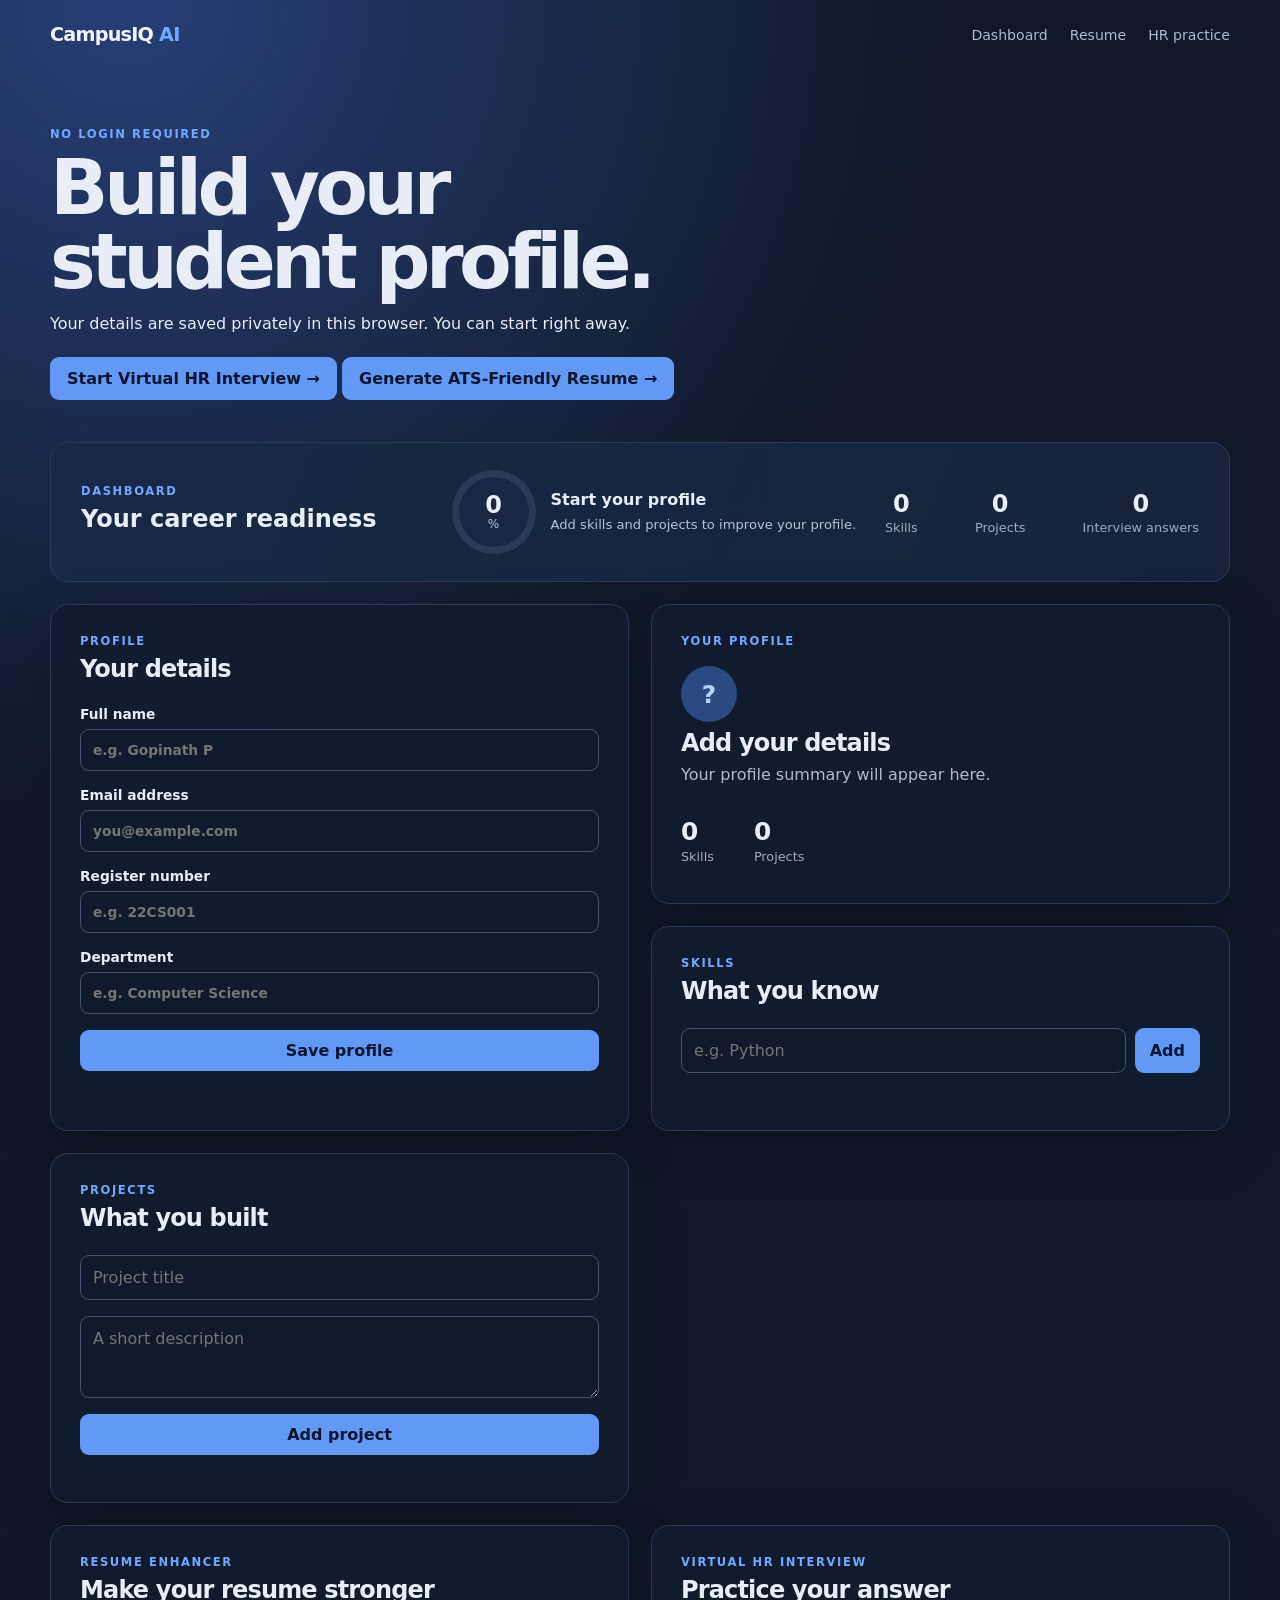
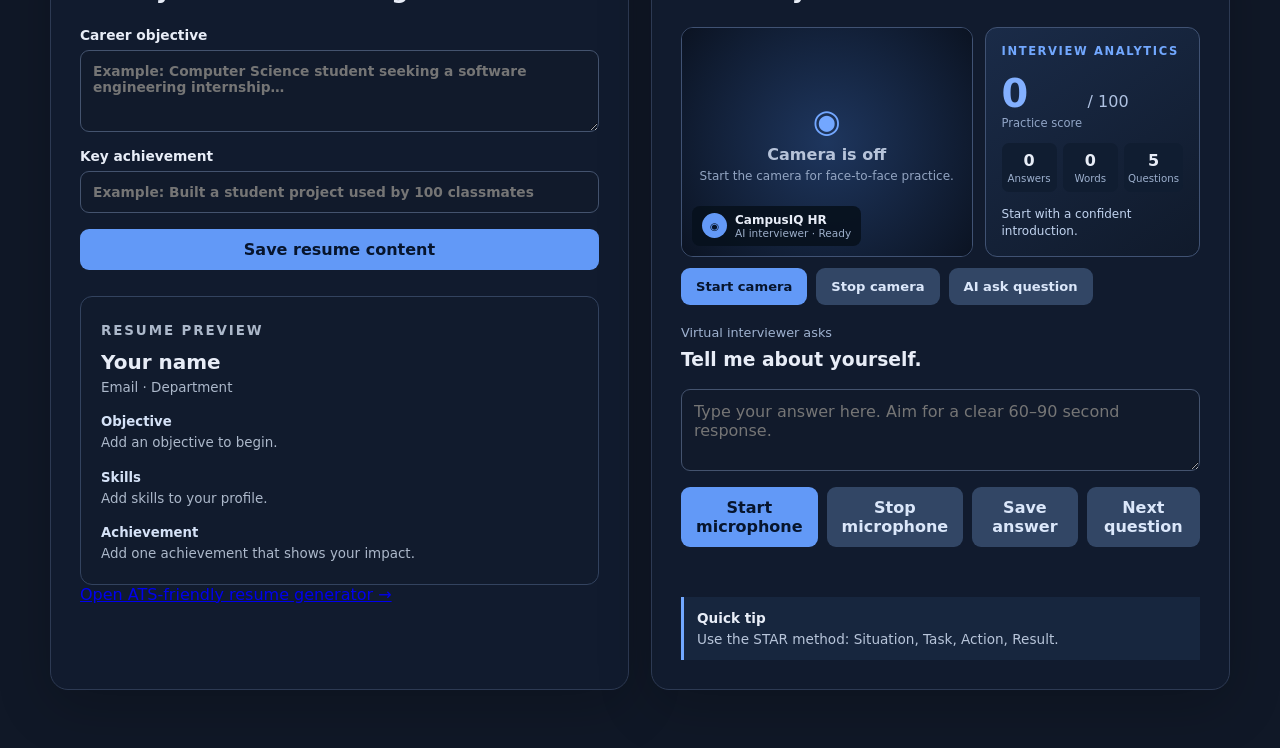
==== frontend/index.html @ 4a598b6c "Initial commit: CampusIQ AI project setup" ====
<!doctype html>
<html lang="en">
  <head>
    <meta charset="UTF-8" />
    <meta name="viewport" content="width=device-width, initial-scale=1.0" />
    <meta name="description" content="CampusIQ AI profile workspace" />
    <title>CampusIQ AI | Profile workspace</title>
    <link rel="stylesheet" href="styles.css" />
    <style>.hr-redirect { display: inline-block; margin-top: 8px; padding: 12px 17px; border-radius: 9px; background: #6299f7; color: #07152d; text-decoration: none; font-weight: 780; }.hr-redirect:hover { background: #82b0ff; }</style>
    <style>
      .video-stage { position: relative; display: grid; place-items: center; min-height: 205px; overflow: hidden; margin-bottom: 11px; border: 1px solid #405273; border-radius: 12px; background: #0b1322; }
      .video-stage video { width: 100%; height: 205px; object-fit: cover; }
      .video-placeholder { position: absolute; inset: 0; display: grid; place-content: center; gap: 5px; text-align: center; color: #b6c3d9; background: radial-gradient(circle, #1e365e, #0b1322); }
      .video-placeholder span { color: #73a7ff; font-size: 2rem; }.video-placeholder small { color: #93a5c2; font-size: .75rem; }
      .interviewer-badge { position: absolute; bottom: 10px; left: 10px; display: flex; align-items: center; gap: 8px; padding: 7px 10px; border-radius: 8px; background: #07111de8; }.interviewer-badge > span { display: grid; place-items: center; width: 25px; height: 25px; border-radius: 50%; background: #6399f7; color: #07152d; font-size: .65rem; font-weight: 800; }.interviewer-badge div { display: grid; }.interviewer-badge strong { font-size: .75rem; }.interviewer-badge small { color: #9dafca; font-size: .66rem; }
      .camera-actions { display: flex; gap: 9px; margin-bottom: 20px; }.camera-actions button { font-size: .82rem; }
      .hr-dashboard { display: grid; grid-template-columns: 1.15fr .85fr; gap: 12px; margin-bottom: 11px; }.hr-dashboard .video-stage { margin: 0; }.hr-insights { padding: 16px; border: 1px solid #405273; border-radius: 12px; background: linear-gradient(145deg, #1a2b48, #101a2b); }.hr-score { display: grid; grid-template-columns: auto auto; align-items: baseline; column-gap: 5px; margin: 13px 0; }.hr-score strong { font-size: 2.4rem; color: #83b0ff; }.hr-score span { color: #afc2e2; }.hr-score small { grid-column: span 2; color: #91a5c6; font-size: .72rem; }.hr-metrics { display: grid; grid-template-columns: repeat(3, 1fr); gap: 6px; }.hr-metrics div { display: grid; gap: 2px; padding: 8px 4px; border-radius: 7px; background: #101d31; text-align: center; }.hr-metrics strong { font-size: 1rem; }.hr-metrics span { color: #9db0ce; font-size: .64rem; }.hr-tip { margin: 14px 0 0; color: #c1d3ef; font-size: .75rem; line-height: 1.4; }
      .ai-face { animation: glow 2s infinite; }.speaking .ai-face { animation: talk .35s infinite alternate; background: #86b1ff; }@keyframes glow { 50% { box-shadow: 0 0 12px #6399f7; } }@keyframes talk { to { transform: scale(1.18); box-shadow: 0 0 18px #8eb8ff; } }
      @media(max-width: 600px) { .hr-dashboard { grid-template-columns: 1fr; } }
    </style>
  </head>
  <body>
    <header class="topbar">
      <a class="brand" href="#top">CampusIQ <span>AI</span></a>
      <nav><a href="#dashboard">Dashboard</a><a href="resume.html">Resume</a><a href="interview.html">HR practice</a></nav>
    </header>
    <main id="top" class="workspace">
      <section class="hero">
        <p class="eyebrow">No login required</p>
        <h1>Build your student profile.</h1>
        <p>Your details are saved privately in this browser. You can start right away.</p>
        <a class="hr-redirect" href="interview.html">Start Virtual HR Interview →</a>
        <a class="hr-redirect" href="resume.html">Generate ATS-Friendly Resume →</a>
      </section>

      <section class="dashboard" id="dashboard" aria-labelledby="dashboard-title">
        <div><p class="eyebrow">Dashboard</p><h2 id="dashboard-title">Your career readiness</h2></div>
        <div class="readiness"><div class="progress-ring"><strong id="readiness-score">0</strong><span>%</span></div><div><h3 id="readiness-label">Start your profile</h3><p id="readiness-copy">Add your details to see your readiness score.</p></div></div>
        <div class="metrics"><div><strong id="metric-skills">0</strong><span>Skills</span></div><div><strong id="metric-projects">0</strong><span>Projects</span></div><div><strong id="metric-answers">0</strong><span>Interview answers</span></div></div>
      </section>

      <section class="grid">
        <article class="panel profile-panel">
          <div class="section-heading"><div><p class="eyebrow">Profile</p><h2>Your details</h2></div></div>
          <form id="profile-form">
            <label>Full name<input id="full-name" required maxlength="100" placeholder="e.g. Gopinath P" /></label>
            <label>Email address<input id="email" type="email" required placeholder="you@example.com" /></label>
            <label>Register number<input id="register-number" required maxlength="20" placeholder="e.g. 22CS001" /></label>
            <label>Department<input id="department" maxlength="100" placeholder="e.g. Computer Science" /></label>
            <button type="submit">Save profile</button>
          </form>
          <p class="message" id="profile-message" role="status"></p>
        </article>

        <article class="panel summary-panel">
          <p class="eyebrow">Your profile</p>
          <div class="avatar" id="avatar">?</div>
          <h2 id="summary-name">Add your details</h2>
          <p id="summary-info">Your profile summary will appear here.</p>
          <div class="stat-row"><div><strong id="skill-count">0</strong><span>Skills</span></div><div><strong id="project-count">0</strong><span>Projects</span></div></div>
        </article>

        <article class="panel collection-panel">
          <div class="section-heading"><div><p class="eyebrow">Skills</p><h2>What you know</h2></div></div>
          <form class="inline-form" id="skill-form">
            <input id="skill-input" required maxlength="60" placeholder="e.g. Python" />
            <button type="submit">Add</button>
          </form>
          <ul class="tag-list" id="skill-list"></ul>
        </article>

        <article class="panel collection-panel">
          <div class="section-heading"><div><p class="eyebrow">Projects</p><h2>What you built</h2></div></div>
          <form class="project-form" id="project-form">
            <input id="project-title" required maxlength="100" placeholder="Project title" />
            <textarea id="project-description" maxlength="300" placeholder="A short description"></textarea>
            <button type="submit">Add project</button>
          </form>
          <ul class="project-list" id="project-list"></ul>
        </article>
      </section>

      <section class="feature-grid">
        <article class="panel resume-builder" id="resume">
          <div class="section-heading"><div><p class="eyebrow">Resume enhancer</p><h2>Make your resume stronger</h2></div></div>
          <form id="resume-form">
            <label>Career objective<textarea id="objective" maxlength="450" placeholder="Example: Computer Science student seeking a software engineering internship…"></textarea></label>
            <label>Key achievement<input id="achievement" maxlength="180" placeholder="Example: Built a student project used by 100 classmates" /></label>
            <button type="submit">Save resume content</button>
          </form>
          <div class="resume-preview"><p class="eyebrow">Resume preview</p><h3 id="resume-name">Your name</h3><p id="resume-contact">Email · Department</p><h4>Objective</h4><p id="resume-objective">Add an objective to begin.</p><h4>Skills</h4><p id="resume-skills">Add skills to your profile.</p><h4>Achievement</h4><p id="resume-achievement">Add one achievement that shows your impact.</p></div>
          <a class="resume-link" href="resume.html">Open ATS-friendly resume generator →</a>
        </article>

        <article class="panel interview" id="interview">
          <div class="section-heading"><div><p class="eyebrow">Virtual HR interview</p><h2>Practice your answer</h2></div></div>
          <div class="hr-dashboard">
          <div class="video-stage">
            <video id="camera-preview" autoplay muted playsinline></video>
            <div class="video-placeholder" id="video-placeholder"><span>◉</span><strong>Camera is off</strong><small>Start the camera for face-to-face practice.</small></div>
            <div class="interviewer-badge" id="ai-character"><span class="ai-face">◉</span><div><strong>CampusIQ HR</strong><small id="ai-status">AI interviewer · Ready</small></div></div>
          </div>
          <div class="hr-insights"><p class="eyebrow">Interview analytics</p><div class="hr-score"><strong id="hr-score">0</strong><span>/ 100</span><small>Practice score</small></div><div class="hr-metrics"><div><strong id="answer-count">0</strong><span>Answers</span></div><div><strong id="word-count">0</strong><span>Words</span></div><div><strong id="question-count">5</strong><span>Questions</span></div></div><p class="hr-tip" id="hr-tip">Start with a confident introduction.</p></div>
          </div>
          <div class="camera-actions"><button id="start-camera" type="button">Start camera</button><button id="stop-camera" class="secondary" type="button" disabled>Stop camera</button><button id="ask-question" class="secondary" type="button">AI ask question</button></div>
          <p class="question-label">Virtual interviewer asks</p>
          <h3 id="interview-question">Tell me about yourself.</h3>
          <textarea id="interview-answer" maxlength="1000" placeholder="Type your answer here. Aim for a clear 60–90 second response."></textarea>
          <div class="interview-actions"><button id="start-mic" type="button">Start microphone</button><button id="stop-mic" class="secondary" type="button" disabled>Stop microphone</button><button id="save-answer" class="secondary" type="button">Save answer</button><button id="next-question" class="secondary" type="button">Next question</button></div>
          <p class="message" id="interview-feedback" role="status"></p>
          <div class="tips"><strong>Quick tip</strong><p>Use the STAR method: Situation, Task, Action, Result.</p></div>
        </article>
      </section>
    </main>
    <script src="app.js"></script>
  </body>
</html>
---- frontend/styles.css ----
:root { font-family: Inter,ui-sans-serif,system-ui,sans-serif; color:#e8edf7; background:#101827 }*{box-sizing:border-box}body{margin:0;min-height:100vh;background:radial-gradient(circle at 10% 0,#263f76 0,transparent 32%),#101827}.topbar{display:flex;justify-content:space-between;align-items:center;width:min(1180px,calc(100% - 40px));margin:auto;padding:23px 0;color:#aebbd1;font-size:.88rem}.brand{color:#f0f5ff;text-decoration:none;font-size:1.2rem;font-weight:850;letter-spacing:-.04em}.brand span,.topbar a:hover{color:#72a8ff}.topbar nav{display:flex;gap:22px}.topbar nav a{color:#aebbd1;text-decoration:none}.workspace{width:min(1180px,calc(100% - 40px));margin:58px auto}.hero{max-width:650px;margin-bottom:42px}.eyebrow{margin:0;color:#72a8ff;font-size:.72rem;font-weight:800;letter-spacing:.14em;text-transform:uppercase}.hero h1{margin:10px 0 14px;font-size:clamp(2.7rem,6vw,5.2rem);line-height:.96;letter-spacing:-.06em}.hero>p:last-child,.readiness p{color:#b7c2d8;font-size:1.05rem;line-height:1.6}.dashboard{display:grid;grid-template-columns:1.1fr 1.3fr 1fr;align-items:center;gap:25px;margin:0 0 22px;padding:27px 30px;border:1px solid #2d3a53;border-radius:18px;background:linear-gradient(110deg,#162946,#17233a)}.dashboard h2{margin:7px 0;font-size:1.5rem}.readiness{display:flex;align-items:center;gap:15px}.progress-ring{--score:0deg;display:grid;place-content:center;width:84px;height:84px;border-radius:50%;background:conic-gradient(#71a6ff var(--score),#2a3b57 0);position:relative}.progress-ring:before{content:"";position:absolute;inset:7px;border-radius:50%;background:#182844}.progress-ring strong,.progress-ring span{z-index:1;text-align:center}.progress-ring strong{font-size:1.5rem;line-height:1}.progress-ring span{font-size:.75rem;color:#b4c8e8}.readiness h3{margin:0;font-size:1rem}.readiness p{margin:5px 0 0;font-size:.82rem}.metrics{display:flex;justify-content:space-between;gap:10px}.metrics div{display:grid;gap:2px;text-align:center}.metrics strong{font-size:1.5rem}.metrics span,.stat-row span{color:#9eabc1;font-size:.8rem}.grid,.feature-grid{display:grid;grid-template-columns:repeat(2,minmax(0,1fr));gap:22px}.feature-grid{margin-top:22px}.panel{padding:29px;border:1px solid #2d3a53;border-radius:18px;background:rgba(18,28,47,.88);box-shadow:0 16px 55px #0003}.section-heading h2,.summary-panel h2{margin:7px 0 23px;font-size:1.5rem;letter-spacing:-.035em}.profile-panel{grid-row:span 2}form{display:grid;gap:16px}label{display:grid;gap:7px;font-size:.86rem;font-weight:680}input,textarea{width:100%;padding:12px;border:1px solid #44536e;border-radius:9px;background:#111a2b;color:inherit;font:inherit}textarea{min-height:82px;resize:vertical}input:focus,textarea:focus{outline:3px solid #4388f955;border-color:#72a8ff}button{padding:11px 15px;border:0;border-radius:9px;background:#6299f7;color:#07152d;cursor:pointer;font:inherit;font-weight:780}button:hover{background:#82b0ff}.secondary{background:#324665;color:#dbe7fa}.secondary:hover{background:#435c83}.message{min-height:1.2em;margin:13px 0 0;color:#8cd7aa;font-size:.88rem}.avatar{display:grid;place-items:center;width:56px;height:56px;margin-top:18px;border-radius:50%;background:#294b82;color:#b8d4ff;font-size:1.55rem;font-weight:800}.summary-panel h2{margin-bottom:8px}.summary-panel>p:not(.eyebrow){min-height:1.4em;margin:0;color:#afbbcf}.stat-row{display:flex;gap:40px;margin-top:29px}.stat-row div{display:grid;gap:3px}.stat-row strong{font-size:1.55rem}.inline-form{display:grid;grid-template-columns:1fr auto;gap:9px}.tag-list,.project-list{display:grid;gap:9px;padding:0;margin:18px 0 0;list-style:none}.tag-list li{display:flex;align-items:center;justify-content:space-between;padding:8px 11px;border-radius:8px;background:#1d2c46;color:#d2def3}.project-list li{display:flex;justify-content:space-between;gap:16px;padding:13px;border:1px solid #33435f;border-radius:9px}.project-list strong{font-size:.94rem}.project-list p,.resume-preview p{margin:4px 0 0;color:#acb8ca;font-size:.84rem;line-height:1.45}.remove{flex:0 0 auto;padding:0;width:27px;height:27px;border-radius:50%;background:#31415b;color:#cfdbef;font-size:1.25rem;line-height:1}.remove:hover{background:#c85a64;color:#fff}.resume-preview{margin-top:26px;padding:20px;border:1px solid #33435f;border-radius:12px;background:#111b2d}.resume-preview h3{margin:9px 0 3px;font-size:1.25rem}.resume-preview h4{margin:17px 0 4px;font-size:.83rem;color:#d5e2f7}.question-label{margin:0;color:#9fb2d0;font-size:.8rem}.interview h3{margin:8px 0 18px;line-height:1.25}.interview-actions{display:flex;gap:9px;margin-top:12px}.tips{margin-top:20px;padding:13px;border-left:3px solid #72a8ff;background:#17263e;font-size:.85rem}.tips p{margin:5px 0 0;color:#b8c5da}@media(max-width:850px){.dashboard{grid-template-columns:1fr 1fr}.metrics{grid-column:span 2;max-width:360px}.grid,.feature-grid{grid-template-columns:1fr}.profile-panel{grid-row:auto}}@media(max-width:500px){.topbar nav{gap:12px;font-size:.78rem}.workspace{margin:35px auto}.dashboard{grid-template-columns:1fr;padding:23px}.metrics{grid-column:auto}.panel{padding:23px}.interview-actions{display:grid}.topbar{padding-top:17px}}
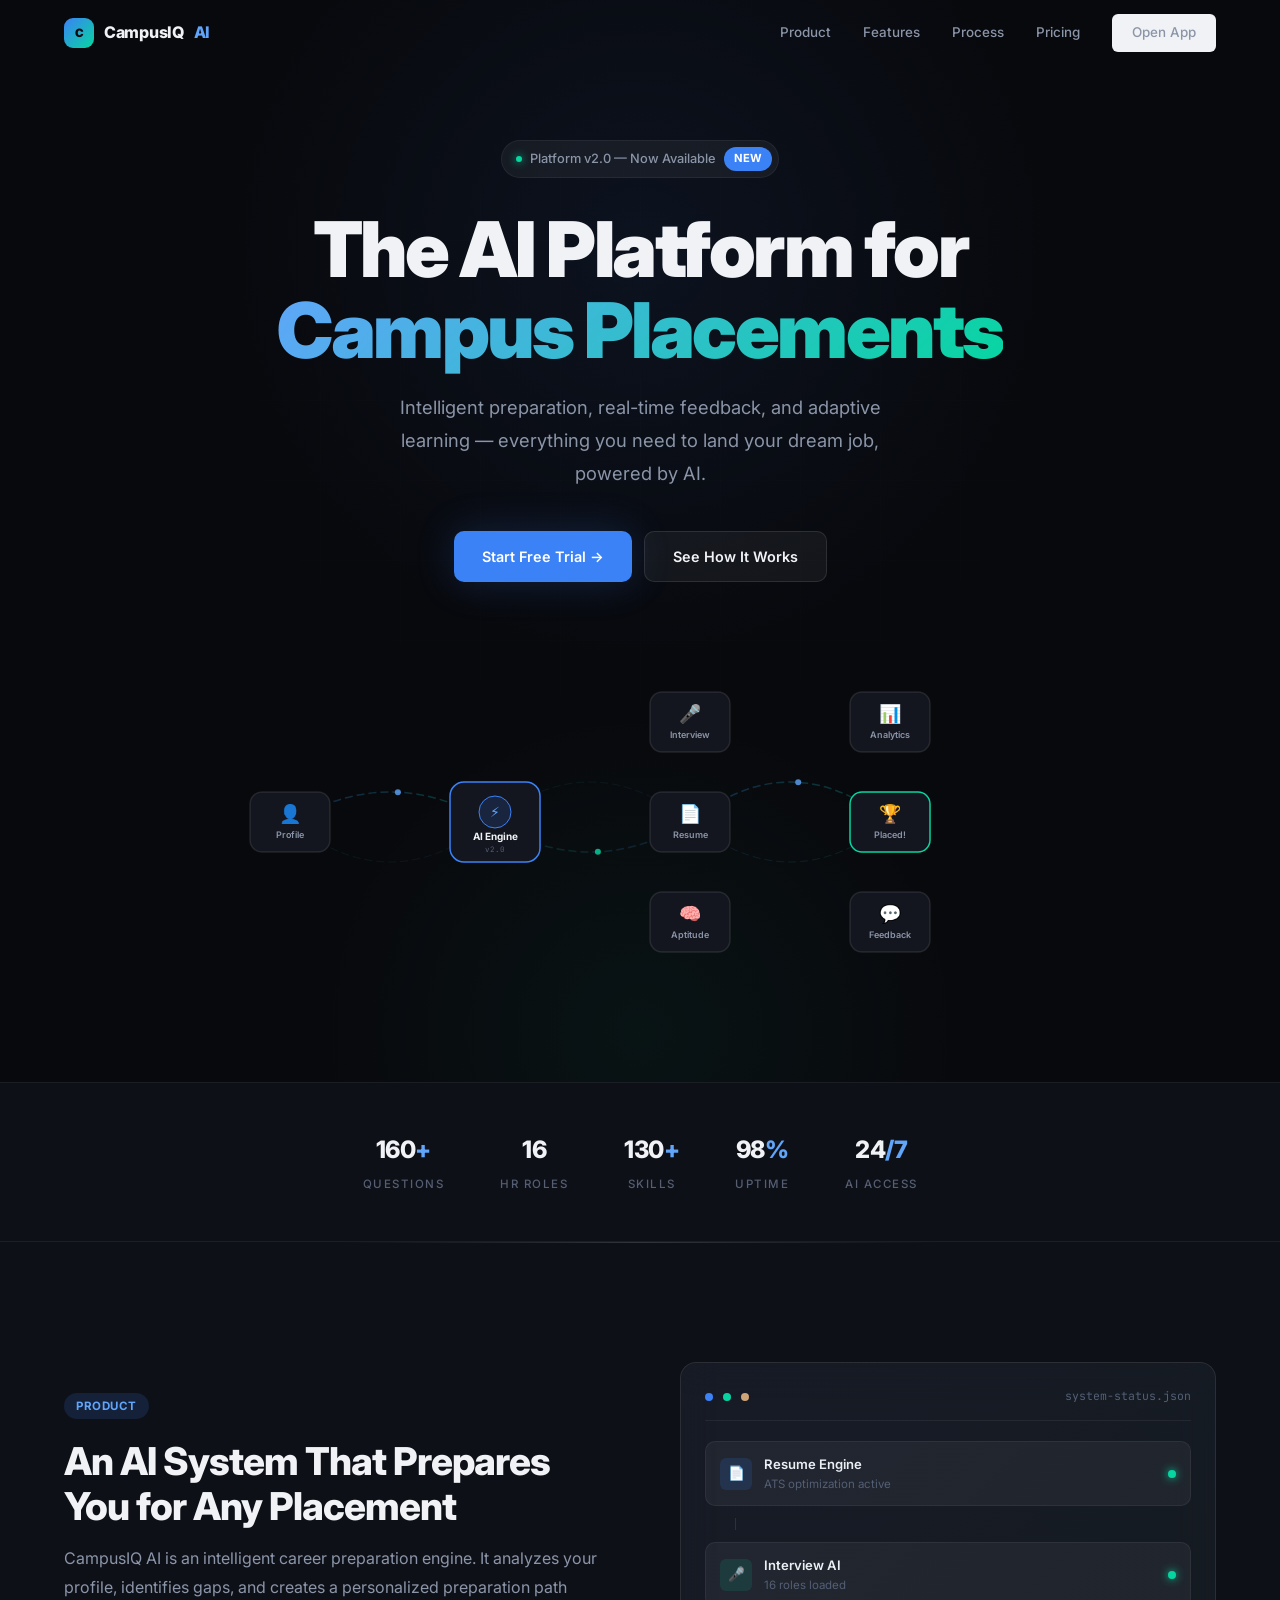
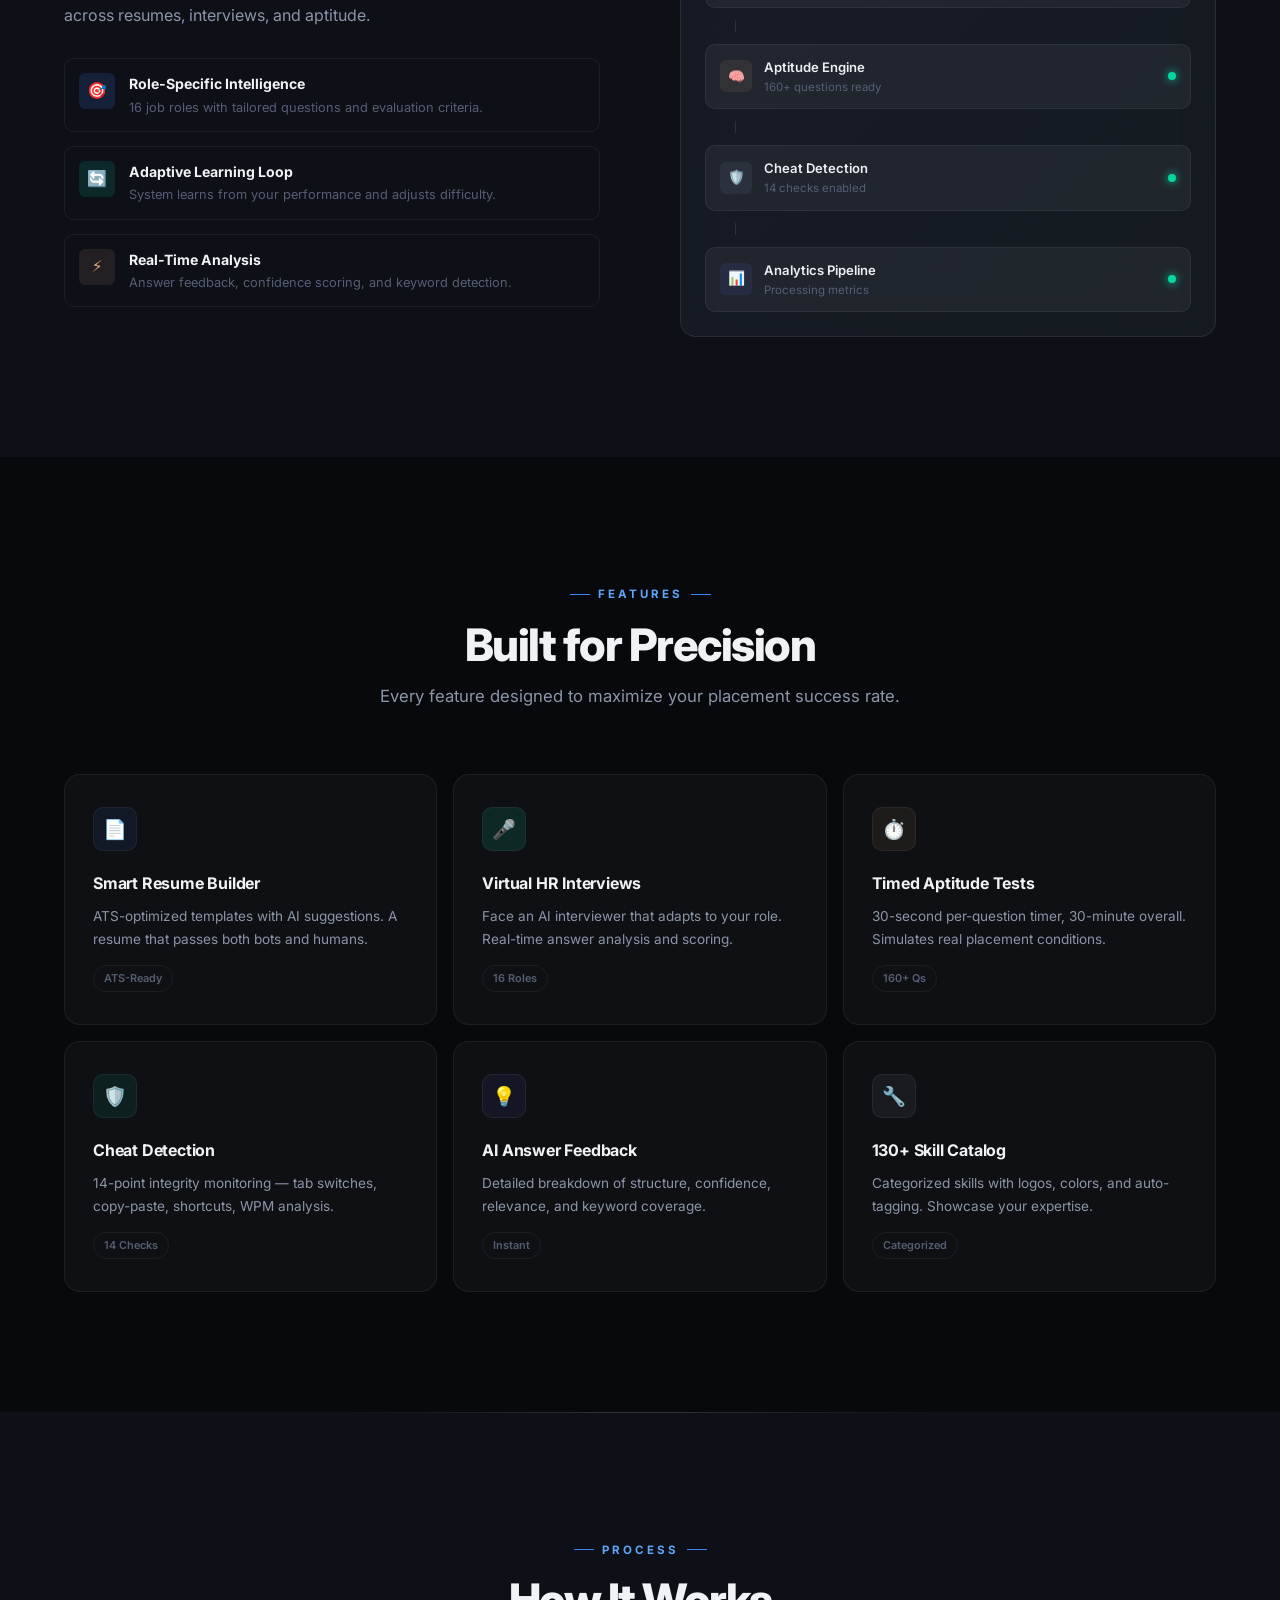
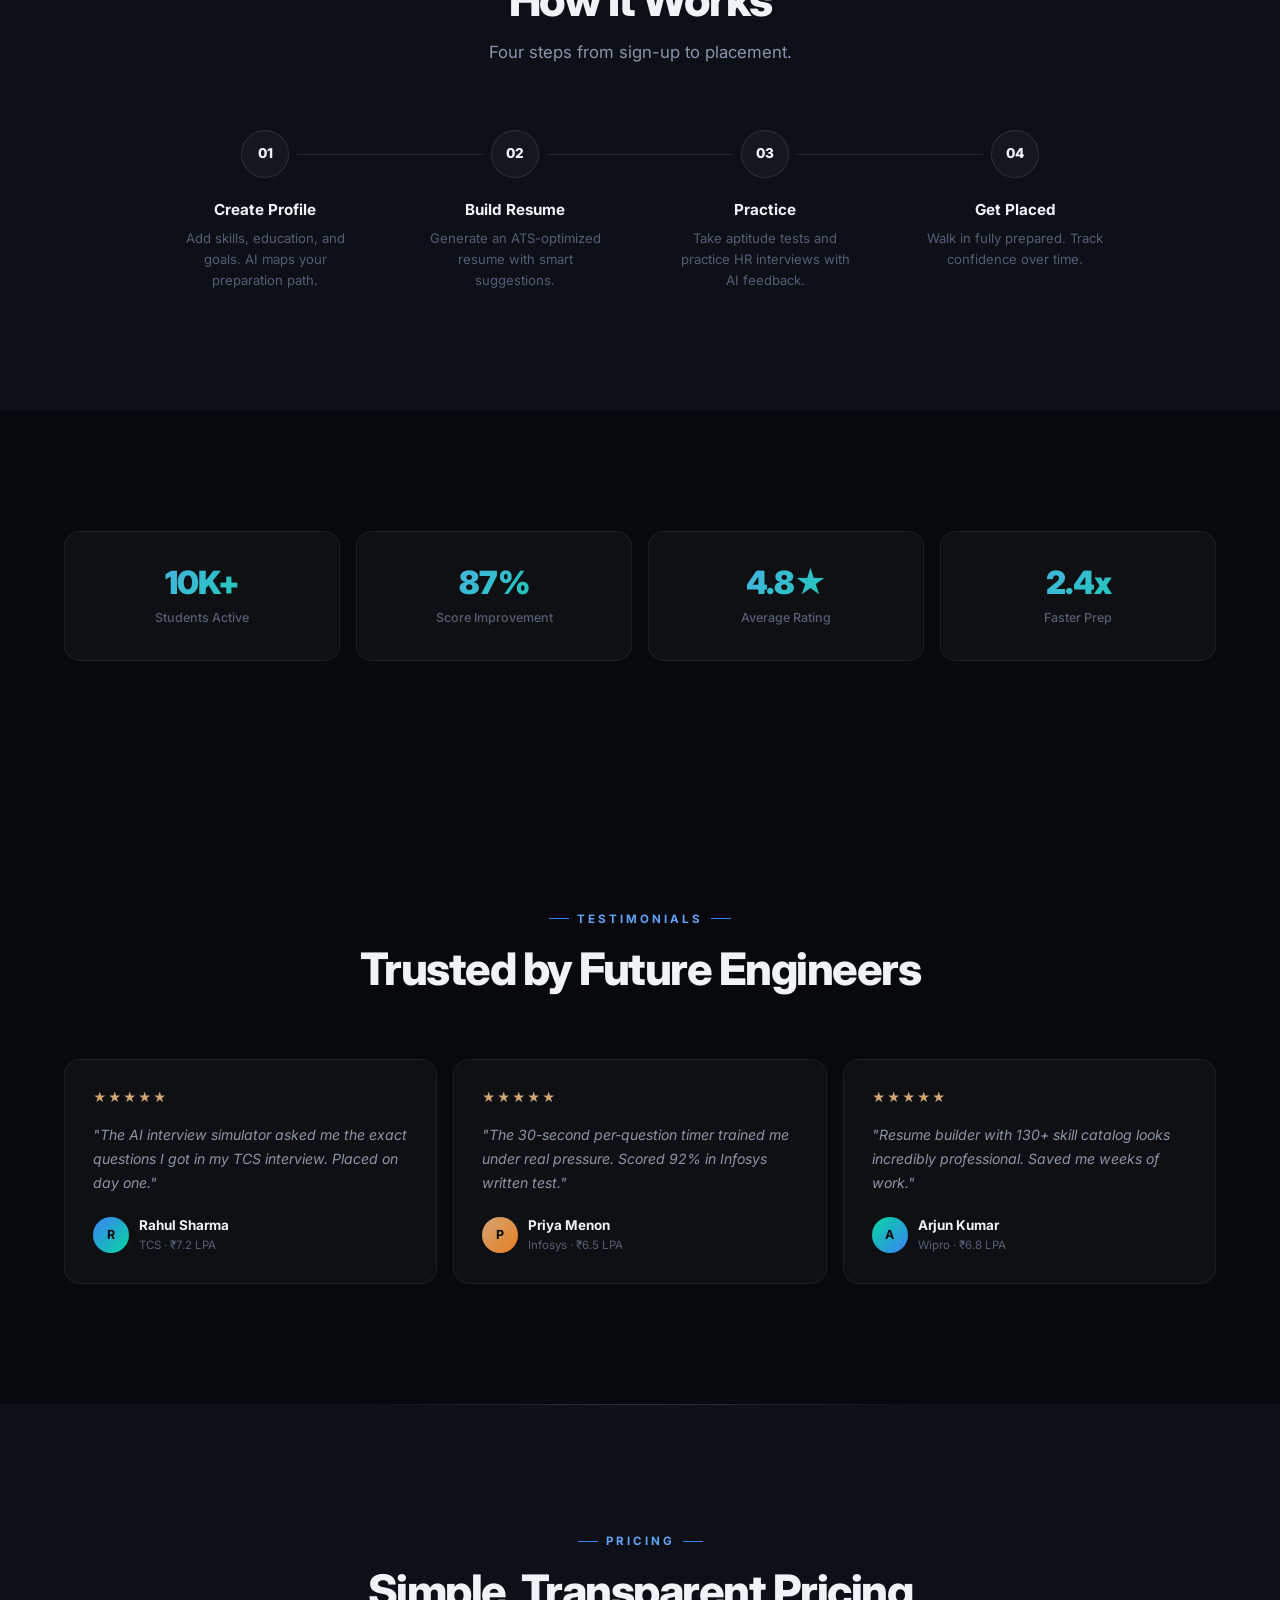
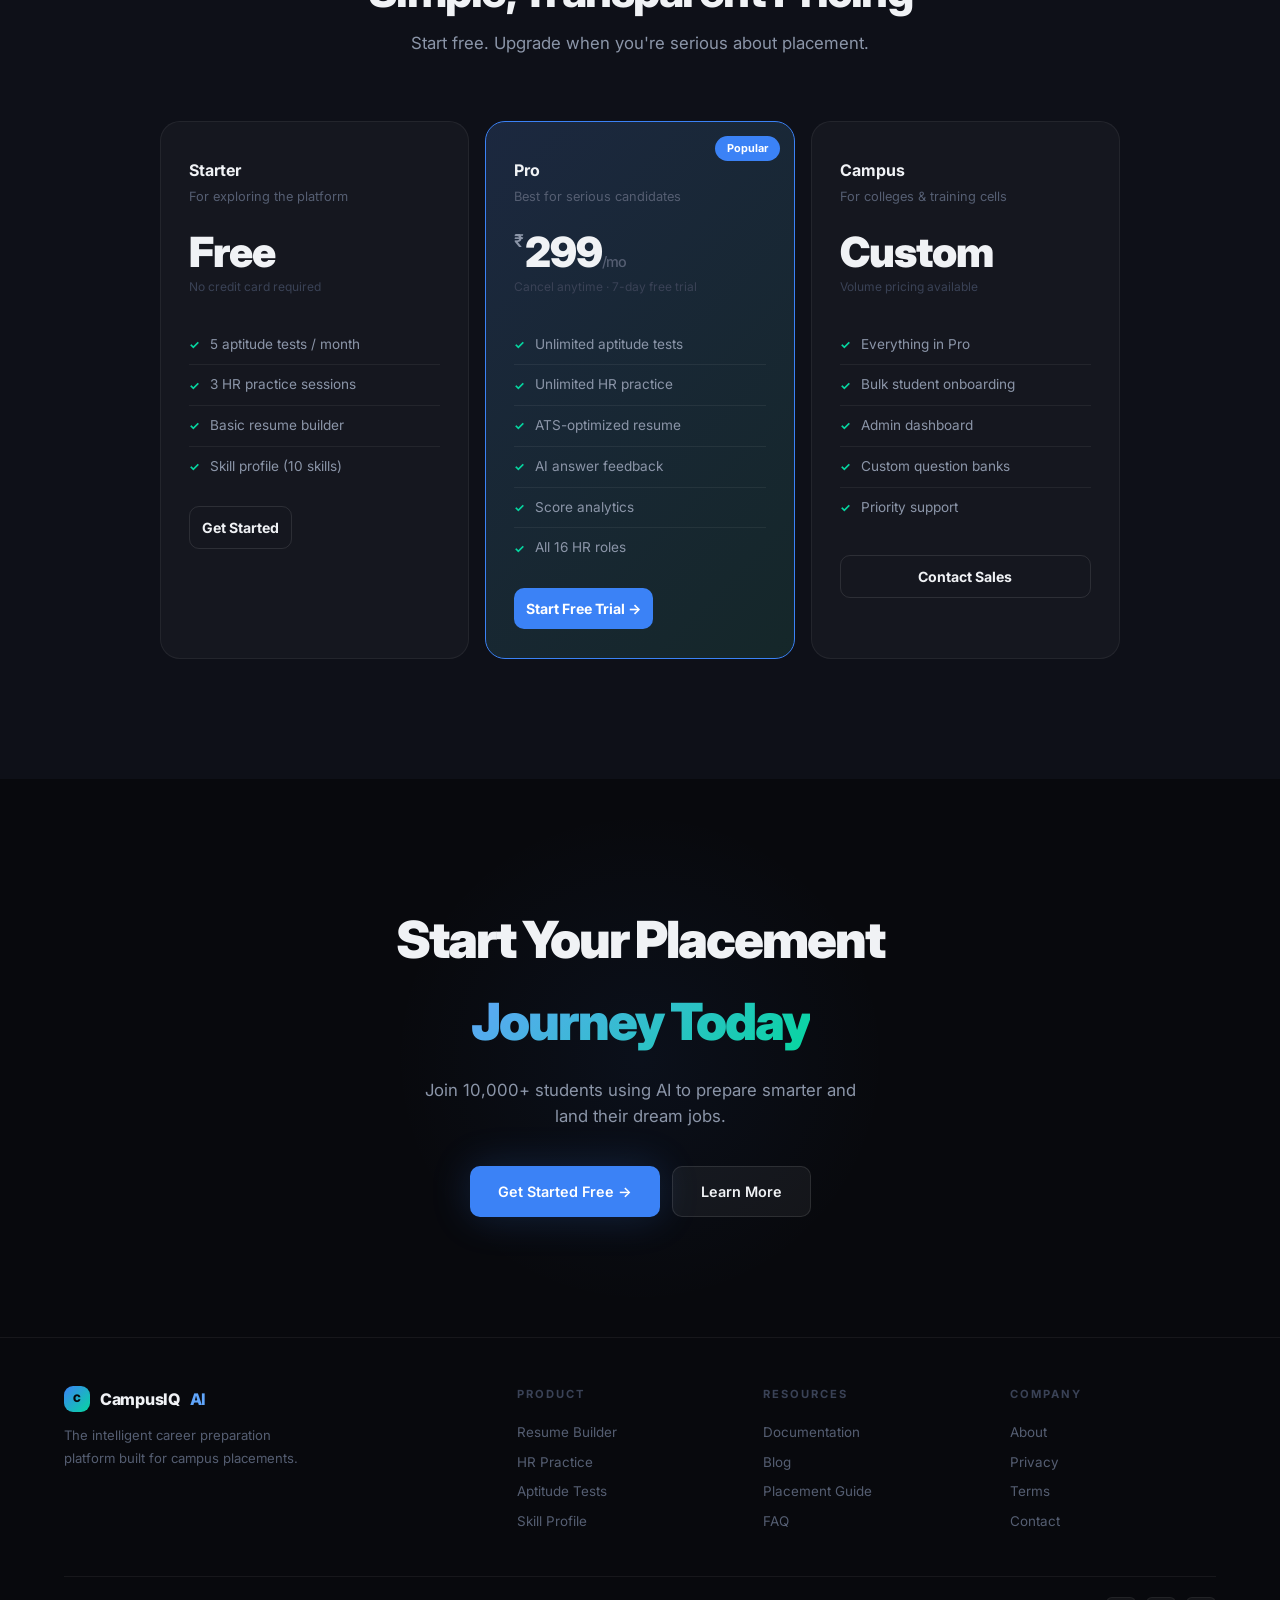
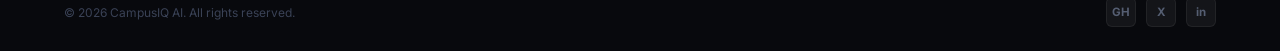
==== commit a697f90c: "feat: complete CampusIQ placement platform with Google OAuth, aptitude, and interview prep" ====
--- a/frontend/index.html
+++ b/frontend/index.html
@@ -1,117 +1,377 @@
-<!doctype html>
+<!DOCTYPE html>
 <html lang="en">
-  <head>
-    <meta charset="UTF-8" />
-    <meta name="viewport" content="width=device-width, initial-scale=1.0" />
-    <meta name="description" content="CampusIQ AI profile workspace" />
-    <title>CampusIQ AI | Profile workspace</title>
-    <link rel="stylesheet" href="styles.css" />
-    <style>.hr-redirect { display: inline-block; margin-top: 8px; padding: 12px 17px; border-radius: 9px; background: #6299f7; color: #07152d; text-decoration: none; font-weight: 780; }.hr-redirect:hover { background: #82b0ff; }</style>
-    <style>
-      .video-stage { position: relative; display: grid; place-items: center; min-height: 205px; overflow: hidden; margin-bottom: 11px; border: 1px solid #405273; border-radius: 12px; background: #0b1322; }
-      .video-stage video { width: 100%; height: 205px; object-fit: cover; }
-      .video-placeholder { position: absolute; inset: 0; display: grid; place-content: center; gap: 5px; text-align: center; color: #b6c3d9; background: radial-gradient(circle, #1e365e, #0b1322); }
-      .video-placeholder span { color: #73a7ff; font-size: 2rem; }.video-placeholder small { color: #93a5c2; font-size: .75rem; }
-      .interviewer-badge { position: absolute; bottom: 10px; left: 10px; display: flex; align-items: center; gap: 8px; padding: 7px 10px; border-radius: 8px; background: #07111de8; }.interviewer-badge > span { display: grid; place-items: center; width: 25px; height: 25px; border-radius: 50%; background: #6399f7; color: #07152d; font-size: .65rem; font-weight: 800; }.interviewer-badge div { display: grid; }.interviewer-badge strong { font-size: .75rem; }.interviewer-badge small { color: #9dafca; font-size: .66rem; }
-      .camera-actions { display: flex; gap: 9px; margin-bottom: 20px; }.camera-actions button { font-size: .82rem; }
-      .hr-dashboard { display: grid; grid-template-columns: 1.15fr .85fr; gap: 12px; margin-bottom: 11px; }.hr-dashboard .video-stage { margin: 0; }.hr-insights { padding: 16px; border: 1px solid #405273; border-radius: 12px; background: linear-gradient(145deg, #1a2b48, #101a2b); }.hr-score { display: grid; grid-template-columns: auto auto; align-items: baseline; column-gap: 5px; margin: 13px 0; }.hr-score strong { font-size: 2.4rem; color: #83b0ff; }.hr-score span { color: #afc2e2; }.hr-score small { grid-column: span 2; color: #91a5c6; font-size: .72rem; }.hr-metrics { display: grid; grid-template-columns: repeat(3, 1fr); gap: 6px; }.hr-metrics div { display: grid; gap: 2px; padding: 8px 4px; border-radius: 7px; background: #101d31; text-align: center; }.hr-metrics strong { font-size: 1rem; }.hr-metrics span { color: #9db0ce; font-size: .64rem; }.hr-tip { margin: 14px 0 0; color: #c1d3ef; font-size: .75rem; line-height: 1.4; }
-      .ai-face { animation: glow 2s infinite; }.speaking .ai-face { animation: talk .35s infinite alternate; background: #86b1ff; }@keyframes glow { 50% { box-shadow: 0 0 12px #6399f7; } }@keyframes talk { to { transform: scale(1.18); box-shadow: 0 0 18px #8eb8ff; } }
-      @media(max-width: 600px) { .hr-dashboard { grid-template-columns: 1fr; } }
-    </style>
-  </head>
-  <body>
-    <header class="topbar">
-      <a class="brand" href="#top">CampusIQ <span>AI</span></a>
-      <nav><a href="#dashboard">Dashboard</a><a href="resume.html">Resume</a><a href="interview.html">HR practice</a></nav>
-    </header>
-    <main id="top" class="workspace">
-      <section class="hero">
-        <p class="eyebrow">No login required</p>
-        <h1>Build your student profile.</h1>
-        <p>Your details are saved privately in this browser. You can start right away.</p>
-        <a class="hr-redirect" href="interview.html">Start Virtual HR Interview →</a>
-        <a class="hr-redirect" href="resume.html">Generate ATS-Friendly Resume →</a>
-      </section>
-
-      <section class="dashboard" id="dashboard" aria-labelledby="dashboard-title">
-        <div><p class="eyebrow">Dashboard</p><h2 id="dashboard-title">Your career readiness</h2></div>
-        <div class="readiness"><div class="progress-ring"><strong id="readiness-score">0</strong><span>%</span></div><div><h3 id="readiness-label">Start your profile</h3><p id="readiness-copy">Add your details to see your readiness score.</p></div></div>
-        <div class="metrics"><div><strong id="metric-skills">0</strong><span>Skills</span></div><div><strong id="metric-projects">0</strong><span>Projects</span></div><div><strong id="metric-answers">0</strong><span>Interview answers</span></div></div>
-      </section>
-
-      <section class="grid">
-        <article class="panel profile-panel">
-          <div class="section-heading"><div><p class="eyebrow">Profile</p><h2>Your details</h2></div></div>
-          <form id="profile-form">
-            <label>Full name<input id="full-name" required maxlength="100" placeholder="e.g. Gopinath P" /></label>
-            <label>Email address<input id="email" type="email" required placeholder="you@example.com" /></label>
-            <label>Register number<input id="register-number" required maxlength="20" placeholder="e.g. 22CS001" /></label>
-            <label>Department<input id="department" maxlength="100" placeholder="e.g. Computer Science" /></label>
-            <button type="submit">Save profile</button>
-          </form>
-          <p class="message" id="profile-message" role="status"></p>
-        </article>
-
-        <article class="panel summary-panel">
-          <p class="eyebrow">Your profile</p>
-          <div class="avatar" id="avatar">?</div>
-          <h2 id="summary-name">Add your details</h2>
-          <p id="summary-info">Your profile summary will appear here.</p>
-          <div class="stat-row"><div><strong id="skill-count">0</strong><span>Skills</span></div><div><strong id="project-count">0</strong><span>Projects</span></div></div>
-        </article>
-
-        <article class="panel collection-panel">
-          <div class="section-heading"><div><p class="eyebrow">Skills</p><h2>What you know</h2></div></div>
-          <form class="inline-form" id="skill-form">
-            <input id="skill-input" required maxlength="60" placeholder="e.g. Python" />
-            <button type="submit">Add</button>
-          </form>
-          <ul class="tag-list" id="skill-list"></ul>
-        </article>
-
-        <article class="panel collection-panel">
-          <div class="section-heading"><div><p class="eyebrow">Projects</p><h2>What you built</h2></div></div>
-          <form class="project-form" id="project-form">
-            <input id="project-title" required maxlength="100" placeholder="Project title" />
-            <textarea id="project-description" maxlength="300" placeholder="A short description"></textarea>
-            <button type="submit">Add project</button>
-          </form>
-          <ul class="project-list" id="project-list"></ul>
-        </article>
-      </section>
-
-      <section class="feature-grid">
-        <article class="panel resume-builder" id="resume">
-          <div class="section-heading"><div><p class="eyebrow">Resume enhancer</p><h2>Make your resume stronger</h2></div></div>
-          <form id="resume-form">
-            <label>Career objective<textarea id="objective" maxlength="450" placeholder="Example: Computer Science student seeking a software engineering internship…"></textarea></label>
-            <label>Key achievement<input id="achievement" maxlength="180" placeholder="Example: Built a student project used by 100 classmates" /></label>
-            <button type="submit">Save resume content</button>
-          </form>
-          <div class="resume-preview"><p class="eyebrow">Resume preview</p><h3 id="resume-name">Your name</h3><p id="resume-contact">Email · Department</p><h4>Objective</h4><p id="resume-objective">Add an objective to begin.</p><h4>Skills</h4><p id="resume-skills">Add skills to your profile.</p><h4>Achievement</h4><p id="resume-achievement">Add one achievement that shows your impact.</p></div>
-          <a class="resume-link" href="resume.html">Open ATS-friendly resume generator →</a>
-        </article>
-
-        <article class="panel interview" id="interview">
-          <div class="section-heading"><div><p class="eyebrow">Virtual HR interview</p><h2>Practice your answer</h2></div></div>
-          <div class="hr-dashboard">
-          <div class="video-stage">
-            <video id="camera-preview" autoplay muted playsinline></video>
-            <div class="video-placeholder" id="video-placeholder"><span>◉</span><strong>Camera is off</strong><small>Start the camera for face-to-face practice.</small></div>
-            <div class="interviewer-badge" id="ai-character"><span class="ai-face">◉</span><div><strong>CampusIQ HR</strong><small id="ai-status">AI interviewer · Ready</small></div></div>
+<head>
+<meta charset="UTF-8"/>
+<meta name="viewport" content="width=device-width,initial-scale=1"/>
+<meta name="description" content="CampusIQ AI - Intelligent Campus Placement Platform"/>
+<title>CampusIQ AI — Intelligent Placement Platform</title>
+<link href="https://fonts.googleapis.com/css2?family=Inter:wght@300;400;500;600;700;800;900&family=JetBrains+Mono:wght@400;500;600&display=swap" rel="stylesheet"/>
+<style>
+:root{
+--bg:#08090d;--bg2:#0e1018;--bg3:#13151f;
+--surface:rgba(255,255,255,.03);--surface2:rgba(255,255,255,.05);--surface3:rgba(255,255,255,.08);
+--border:rgba(255,255,255,.06);--border2:rgba(255,255,255,.1);--border3:rgba(255,255,255,.15);
+--text:#f0f2f5;--text2:#8b95a8;--text3:#555e72;--text4:#3a4256;
+--accent:#3b82f6;--accent2:#60a5fa;--accent-glow:rgba(59,130,246,.15);--accent-glow2:rgba(59,130,246,.08);
+--cyan:#06d6a0;--cyan-glow:rgba(6,214,160,.12);
+--gold:#d4a574;--gold2:#c49a6c;
+--red:#ef4444;--green:#22c55e;
+--indigo:#818cf8;
+--silver:#94a3b8;
+--font:'Inter',system-ui,sans-serif;--mono:'JetBrains Mono',monospace;
+--radius:16px;--radius-sm:10px;--radius-xs:6px;
+}
+*{margin:0;padding:0;box-sizing:border-box}
+html{scroll-behavior:smooth;-webkit-font-smoothing:antialiased}
+body{font-family:var(--font);background:var(--bg);color:var(--text);line-height:1.6;overflow-x:hidden}
+a{text-decoration:none;color:inherit}
+.container{max-width:1200px;margin:0 auto;padding:0 24px}
+
+.nav{position:fixed;top:0;left:0;right:0;z-index:100;padding:14px 0;transition:all .4s}
+.nav::before{content:'';position:inset:0;backdrop-filter:blur(24px);-webkit-backdrop-filter:blur(24px);background:rgba(8,9,13,.6);border-bottom:1px solid var(--border);opacity:0;transition:opacity .4s}
+.nav.solid::before{opacity:1}
+.nav .container{position:relative;z-index:1;display:flex;align-items:center;justify-content:space-between}
+.nav-logo{display:flex;align-items:center;gap:10px;font-weight:800;font-size:1rem;letter-spacing:-.3px}
+.nav-logo .logo-mark{width:30px;height:30px;border-radius:9px;background:linear-gradient(135deg,var(--accent),var(--cyan));display:flex;align-items:center;justify-content:center;font-size:.72rem;font-weight:900;color:var(--bg)}
+.nav-menu{display:flex;gap:32px;align-items:center}
+.nav-menu a{font-size:.84rem;font-weight:500;color:var(--text2);transition:color .2s}
+.nav-menu a:hover{color:var(--text)}
+.nav-cta{padding:8px 20px;border-radius:var(--radius-xs);background:var(--text);color:var(--bg);font-size:.82rem;font-weight:600;border:none;cursor:pointer;transition:all .2s;text-decoration:none;display:inline-block}
+.nav-cta:hover{opacity:.85;transform:translateY(-1px)}
+.nav-ham{display:none;background:none;border:none;color:var(--text);font-size:1.3rem;cursor:pointer}
+
+.hero{min-height:100vh;display:flex;flex-direction:column;align-items:center;justify-content:center;text-align:center;position:relative;padding:140px 24px 80px;overflow:hidden}
+.hero::before{content:'';position:absolute;top:-200px;left:50%;transform:translateX(-50%);width:900px;height:900px;border-radius:50%;background:radial-gradient(circle,rgba(59,130,246,.08),transparent 65%);pointer-events:none}
+.hero::after{content:'';position:absolute;bottom:-300px;left:50%;transform:translateX(-50%);width:700px;height:700px;border-radius:50%;background:radial-gradient(circle,rgba(6,214,160,.05),transparent 65%);pointer-events:none}
+.hero-grid-bg{position:absolute;inset:0;background-image:linear-gradient(rgba(255,255,255,.02) 1px,transparent 1px),linear-gradient(90deg,rgba(255,255,255,.02) 1px,transparent 1px);background-size:80px 80px;opacity:.5;mask-image:radial-gradient(ellipse 60% 50% at 50% 40%,black,transparent);pointer-events:none}
+.hero-content{position:relative;z-index:2}
+.hero-pill{display:inline-flex;align-items:center;gap:8px;padding:6px 6px 6px 14px;border-radius:100px;background:var(--surface2);border:1px solid var(--border);font-size:.8rem;color:var(--text2);margin-bottom:32px;font-weight:500}
+.hero-pill .pill-dot{width:6px;height:6px;border-radius:50%;background:var(--cyan);box-shadow:0 0 8px var(--cyan)}
+.hero-pill .pill-badge{padding:3px 10px;border-radius:100px;background:var(--accent);color:#fff;font-size:.7rem;font-weight:700}
+.hero h1{font-size:clamp(2.6rem,6vw,4.8rem);font-weight:900;line-height:1.05;letter-spacing:-2.5px;margin-bottom:20px;max-width:800px}
+.hero h1 .line-glow{background:linear-gradient(135deg,var(--accent2),var(--cyan));-webkit-background-clip:text;-webkit-text-fill-color:transparent;background-clip:text}
+.hero .hero-desc{font-size:clamp(1rem,1.6vw,1.15rem);color:var(--text2);max-width:540px;margin:0 auto 40px;line-height:1.8;font-weight:400}
+.hero-actions{display:flex;gap:12px;justify-content:center;flex-wrap:wrap}
+.btn{padding:13px 28px;border-radius:var(--radius-sm);font-size:.9rem;font-weight:600;border:none;cursor:pointer;transition:all .25s;display:inline-flex;align-items:center;gap:8px;font-family:var(--font);text-decoration:none}
+.btn-primary{background:var(--accent);color:#fff;box-shadow:0 0 40px rgba(59,130,246,.2)}
+.btn-primary:hover{box-shadow:0 0 60px rgba(59,130,246,.35);transform:translateY(-2px)}
+.btn-ghost{background:var(--surface2);color:var(--text);border:1px solid var(--border2)}
+.btn-ghost:hover{border-color:var(--accent);background:var(--accent-glow2);transform:translateY(-2px)}
+
+.hero-flow{position:relative;z-index:2;margin-top:60px;width:100%;max-width:900px;height:360px}
+.hero-flow svg{width:100%;height:100%}
+
+.banner{padding:48px 0;border-top:1px solid var(--border);border-bottom:1px solid var(--border);background:var(--bg2)}
+.banner .container{display:flex;align-items:center;justify-content:center;gap:56px;flex-wrap:wrap}
+.banner-item{display:flex;flex-direction:column;align-items:center;gap:6px}
+.banner-item .b-val{font-size:1.5rem;font-weight:800;letter-spacing:-.5px}
+.banner-item .b-val .glow{color:var(--accent2)}
+.banner-item .b-lbl{font-size:.72rem;color:var(--text3);font-weight:500;text-transform:uppercase;letter-spacing:1.5px}
+
+.sec{padding:120px 0}
+.sec-head{text-align:center;margin-bottom:64px}
+.sec-label{display:inline-flex;align-items:center;gap:8px;font-size:.72rem;font-weight:700;color:var(--accent2);text-transform:uppercase;letter-spacing:3px;margin-bottom:16px}
+.sec-label::before,.sec-label::after{content:'';width:20px;height:1px;background:var(--accent)}
+.sec-title{font-size:clamp(2rem,4vw,2.8rem);font-weight:800;letter-spacing:-1.5px;line-height:1.15}
+.sec-sub{color:var(--text2);font-size:1.05rem;margin-top:12px;max-width:520px;margin-left:auto;margin-right:auto}
+
+.showcase{background:var(--bg2);position:relative}
+.showcase::before{content:'';position:absolute;top:0;left:50%;transform:translateX(-50%);width:600px;height:1px;background:linear-gradient(90deg,transparent,var(--border3),transparent)}
+.showcase-grid{display:grid;grid-template-columns:1fr 1fr;gap:80px;align-items:center}
+.showcase-text .showcase-tag{display:inline-block;padding:4px 12px;border-radius:100px;background:var(--accent-glow);color:var(--accent2);font-size:.72rem;font-weight:700;margin-bottom:20px;letter-spacing:.5px}
+.showcase-text h2{font-size:clamp(1.8rem,3.5vw,2.4rem);font-weight:800;letter-spacing:-1px;line-height:1.15;margin-bottom:16px}
+.showcase-text>p{color:var(--text2);line-height:1.8;font-size:1rem;margin-bottom:28px}
+.ss-features{display:flex;flex-direction:column;gap:14px}
+.ss-feat{display:flex;gap:14px;padding:14px;border-radius:var(--radius-sm);border:1px solid var(--border);transition:all .3s}
+.ss-feat:hover{border-color:var(--accent);background:var(--accent-glow2)}
+.ss-feat-icon{width:36px;height:36px;border-radius:var(--radius-xs);display:flex;align-items:center;justify-content:center;font-size:1rem;flex-shrink:0}
+.ss-feat h4{font-size:.88rem;font-weight:700;margin-bottom:2px}
+.ss-feat p{font-size:.8rem;color:var(--text3);margin:0;line-height:1.5}
+.showcase-visual{position:relative}
+.ss-node-card{background:var(--surface);border:1px solid var(--border2);border-radius:var(--radius);padding:24px;backdrop-filter:blur(20px);position:relative;overflow:hidden}
+.ss-node-card::before{content:'';position:absolute;inset:0;background:linear-gradient(135deg,rgba(59,130,246,.03),rgba(6,214,160,.02));pointer-events:none}
+.ss-node-header{display:flex;align-items:center;gap:10px;margin-bottom:20px;padding-bottom:14px;border-bottom:1px solid var(--border)}
+.ss-node-dot{width:8px;height:8px;border-radius:50%}
+.ss-node-title{font-size:.72rem;color:var(--text3);font-family:var(--mono);margin-left:auto}
+.ss-nodes{display:flex;flex-direction:column;gap:12px}
+.ss-node{display:flex;align-items:center;gap:12px;padding:12px 14px;background:var(--surface2);border:1px solid var(--border);border-radius:var(--radius-sm);transition:all .3s}
+.ss-node:hover{border-color:var(--accent);transform:translateX(4px)}
+.ss-node .n-icon{width:32px;height:32px;border-radius:var(--radius-xs);display:flex;align-items:center;justify-content:center;font-size:.85rem;flex-shrink:0}
+.ss-node .n-info{flex:1}
+.ss-node .n-name{font-size:.82rem;font-weight:600}
+.ss-node .n-desc{font-size:.72rem;color:var(--text3)}
+.ss-node .n-status{width:8px;height:8px;border-radius:50%;background:var(--cyan);box-shadow:0 0 8px var(--cyan)}
+.ss-connector{width:1px;height:12px;background:var(--border2);margin-left:30px}
+
+.features{position:relative}
+.features-grid{display:grid;grid-template-columns:repeat(3,1fr);gap:16px}
+.feat{background:var(--surface);border:1px solid var(--border);border-radius:var(--radius);padding:32px 28px;transition:all .35s;position:relative;overflow:hidden}
+.feat::before{content:'';position:absolute;top:0;left:0;right:0;height:1px;background:linear-gradient(90deg,transparent,var(--accent),transparent);opacity:0;transition:opacity .35s}
+.feat:hover::before{opacity:1}
+.feat:hover{border-color:var(--border2);transform:translateY(-4px);box-shadow:0 20px 50px rgba(0,0,0,.4)}
+.feat-icon{width:44px;height:44px;border-radius:var(--radius-sm);display:flex;align-items:center;justify-content:center;font-size:1.2rem;margin-bottom:20px;border:1px solid var(--border)}
+.feat h3{font-size:1rem;font-weight:700;margin-bottom:8px;letter-spacing:-.2px}
+.feat p{font-size:.85rem;color:var(--text2);line-height:1.7}
+.feat-tag{display:inline-block;margin-top:14px;padding:4px 10px;border-radius:100px;font-size:.68rem;font-weight:600;border:1px solid var(--border);color:var(--text3)}
+
+.how{background:var(--bg2);position:relative}
+.how::before{content:'';position:absolute;top:0;left:50%;transform:translateX(-50%);width:600px;height:1px;background:linear-gradient(90deg,transparent,var(--border3),transparent)}
+.how-flow{display:flex;align-items:flex-start;gap:0;max-width:1000px;margin:0 auto;position:relative}
+.how-step{flex:1;text-align:center;padding:0 20px;position:relative}
+.how-step-num{width:48px;height:48px;border-radius:50%;display:flex;align-items:center;justify-content:center;font-size:.85rem;font-weight:800;margin:0 auto 20px;background:var(--surface);border:1.5px solid var(--border2);position:relative;z-index:2;transition:all .3s}
+.how-step:hover .how-step-num{border-color:var(--accent);box-shadow:0 0 24px var(--accent-glow)}
+.how-step h3{font-size:.95rem;font-weight:700;margin-bottom:6px}
+.how-step p{font-size:.82rem;color:var(--text3);line-height:1.6;max-width:180px;margin:0 auto}
+.how-line{position:absolute;top:24px;left:calc(50% + 32px);right:calc(-50% + 32px);height:1px;background:var(--border2);z-index:1}
+.how-step:last-child .how-line{display:none}
+
+.metrics .container{display:grid;grid-template-columns:repeat(4,1fr);gap:16px}
+.metric{padding:32px 20px;background:var(--surface);border:1px solid var(--border);border-radius:var(--radius);text-align:center;transition:all .3s}
+.metric:hover{border-color:var(--accent);transform:translateY(-3px);box-shadow:0 12px 40px rgba(0,0,0,.3)}
+.metric .m-val{font-size:2rem;font-weight:900;letter-spacing:-1px;background:linear-gradient(135deg,var(--accent2),var(--cyan));-webkit-background-clip:text;-webkit-text-fill-color:transparent;background-clip:text;line-height:1.2}
+.metric .m-lbl{font-size:.78rem;color:var(--text3);margin-top:6px;font-weight:500}
+
+.testi-grid{display:grid;grid-template-columns:repeat(3,1fr);gap:16px}
+.testi{background:var(--surface);border:1px solid var(--border);border-radius:var(--radius);padding:28px;transition:all .3s;position:relative}
+.testi:hover{border-color:var(--border2);transform:translateY(-3px)}
+.testi-stars{color:var(--gold);font-size:.8rem;margin-bottom:14px;letter-spacing:2px}
+.testi p{font-size:.88rem;color:var(--text2);line-height:1.7;margin-bottom:20px;font-style:italic}
+.testi-author{display:flex;align-items:center;gap:10px}
+.testi-av{width:36px;height:36px;border-radius:50%;display:flex;align-items:center;justify-content:center;font-weight:700;font-size:.78rem;color:var(--bg);flex-shrink:0}
+.testi-name{font-weight:700;font-size:.84rem}
+.testi-role{font-size:.72rem;color:var(--text3)}
+
+.pricing{background:var(--bg2);position:relative}
+.pricing::before{content:'';position:absolute;top:0;left:50%;transform:translateX(-50%);width:600px;height:1px;background:linear-gradient(90deg,transparent,var(--border3),transparent)}
+.pricing-grid{display:grid;grid-template-columns:repeat(3,1fr);gap:16px;max-width:960px;margin:0 auto}
+.p-card{background:var(--surface);border:1px solid var(--border);border-radius:20px;padding:36px 28px;transition:all .35s;position:relative;overflow:hidden}
+.p-card.featured{border-color:var(--accent);transform:scale(1.02)}
+.p-card.featured::after{content:'';position:absolute;inset:-1px;border-radius:20px;background:linear-gradient(135deg,rgba(59,130,246,.15),rgba(6,214,160,.08));z-index:-1}
+.p-card:hover{transform:translateY(-4px);box-shadow:0 20px 60px rgba(0,0,0,.4)}
+.p-card.featured:hover{transform:scale(1.02) translateY(-4px)}
+.p-card .p-badge{position:absolute;top:14px;right:14px;padding:4px 12px;border-radius:100px;background:var(--accent);color:#fff;font-size:.68rem;font-weight:700}
+.p-name{font-size:1rem;font-weight:700;margin-bottom:4px}
+.p-desc{font-size:.8rem;color:var(--text3);margin-bottom:24px}
+.p-val{font-size:2.6rem;font-weight:900;letter-spacing:-1px;margin-bottom:4px;line-height:1}
+.p-val .currency{font-size:1.1rem;font-weight:600;color:var(--text2);vertical-align:top;margin-right:2px}
+.p-period{font-size:.75rem;color:var(--text4);margin-bottom:28px}
+.p-list{list-style:none;margin-bottom:28px}
+.p-list li{padding:9px 0;font-size:.85rem;color:var(--text2);display:flex;align-items:center;gap:10px;border-bottom:1px solid var(--border)}
+.p-list li:last-child{border-bottom:none}
+.p-list .ic{color:var(--cyan);font-size:.75rem;font-weight:700}
+.p-btn{width:100%;padding:12px;border-radius:var(--radius-sm);font-size:.88rem;font-weight:700;cursor:pointer;transition:all .2s;border:none;font-family:var(--font)}
+.p-btn-fill{background:var(--accent);color:#fff}
+.p-btn-fill:hover{box-shadow:0 0 40px rgba(59,130,246,.3);transform:translateY(-1px)}
+.p-btn-ghost{background:transparent;color:var(--text);border:1.5px solid var(--border2)}
+.p-btn-ghost:hover{border-color:var(--accent);background:var(--accent-glow2)}
+
+.final-cta{position:relative;overflow:hidden;text-align:center}
+.final-cta::before{content:'';position:absolute;top:50%;left:50%;transform:translate(-50%,-50%);width:500px;height:500px;border-radius:50%;background:radial-gradient(circle,rgba(59,130,246,.06),transparent 70%);pointer-events:none}
+.final-cta h2{font-size:clamp(2rem,5vw,3.2rem);font-weight:900;letter-spacing:-2px;margin-bottom:14px}
+.final-cta h2 .glow{background:linear-gradient(135deg,var(--accent2),var(--cyan));-webkit-background-clip:text;-webkit-text-fill-color:transparent;background-clip:text}
+.final-cta p{color:var(--text2);font-size:1.05rem;max-width:460px;margin:0 auto 36px}
+
+footer{border-top:1px solid var(--border);background:var(--bg);padding:48px 0 24px}
+.footer-top{display:grid;grid-template-columns:2fr 1fr 1fr 1fr;gap:40px;margin-bottom:40px}
+.footer-brand p{color:var(--text3);font-size:.82rem;line-height:1.7;margin-top:12px;max-width:260px}
+.footer-col h5{font-size:.7rem;font-weight:700;color:var(--text4);text-transform:uppercase;letter-spacing:2px;margin-bottom:14px}
+.footer-col a{display:block;font-size:.84rem;color:var(--text3);padding:4px 0;transition:color .2s}
+.footer-col a:hover{color:var(--accent2)}
+.footer-bot{border-top:1px solid var(--border);padding-top:20px;display:flex;justify-content:space-between;align-items:center}
+.footer-bot p{font-size:.75rem;color:var(--text4)}
+.footer-social{display:flex;gap:10px}
+.footer-social a{width:30px;height:30px;border-radius:var(--radius-xs);background:var(--surface2);border:1px solid var(--border);display:flex;align-items:center;justify-content:center;font-size:.72rem;color:var(--text3);transition:all .2s;font-weight:700}
+.footer-social a:hover{border-color:var(--accent);color:var(--accent2);background:var(--accent-glow2)}
+
+.rv{opacity:0;transform:translateY(32px);transition:all .6s cubic-bezier(.16,1,.3,1)}
+.rv.vis{opacity:1;transform:translateY(0)}
+.rv-d1{transition-delay:.08s}.rv-d2{transition-delay:.16s}.rv-d3{transition-delay:.24s}.rv-d4{transition-delay:.32s}
+
+@keyframes flowPulse{0%{stroke-dashoffset:200}100%{stroke-dashoffset:0}}
+.flow-line{stroke-dasharray:8 4;animation:flowPulse 8s linear infinite}
+.flow-node{transition:transform .3s}
+.flow-node:hover{transform:scale(1.06)}
+
+@media(max-width:1024px){.showcase-grid{grid-template-columns:1fr;gap:48px}.features-grid{grid-template-columns:repeat(2,1fr)}.pricing-grid{grid-template-columns:1fr;max-width:380px}.footer-top{grid-template-columns:1fr 1fr}}
+@media(max-width:768px){.nav-menu{display:none}.nav-ham{display:block}.hero h1{letter-spacing:-1.5px}.hero-flow{height:240px;margin-top:40px}.features-grid,.testi-grid{grid-template-columns:1fr}.metrics .container{grid-template-columns:repeat(2,1fr)}.how-flow{flex-direction:column;gap:24px}.how-line{display:none}.how-step{text-align:left;display:flex;gap:16px;align-items:flex-start}.how-step-num{margin:0;flex-shrink:0}.footer-top{grid-template-columns:1fr}.footer-bot{flex-direction:column;gap:14px;text-align:center}.banner .container{gap:28px}}
+</style>
+</head>
+<body>
+
+<nav class="nav" id="nav">
+  <div class="container">
+    <a class="nav-logo" href="#"><div class="logo-mark">C</div>CampusIQ <span style="color:var(--accent2)">AI</span></a>
+    <div class="nav-menu">
+      <a href="#product">Product</a>
+      <a href="#features">Features</a>
+      <a href="#how">Process</a>
+      <a href="#pricing">Pricing</a>
+      <a class="nav-cta" href="dashboard.html">Open App</a>
+    </div>
+    <button class="nav-ham" onclick="this.previousElementSibling.style.display=this.previousElementSibling.style.display==='flex'?'none':'flex'">☰</button>
+  </div>
+</nav>
+
+<section class="hero">
+  <div class="hero-grid-bg"></div>
+  <div class="hero-content">
+    <div class="hero-pill"><span class="pill-dot"></span>Platform v2.0 — Now Available<span class="pill-badge">NEW</span></div>
+    <h1>The AI Platform for<br><span class="line-glow">Campus Placements</span></h1>
+    <p class="hero-desc">Intelligent preparation, real-time feedback, and adaptive learning — everything you need to land your dream job, powered by AI.</p>
+    <div class="hero-actions">
+      <a class="btn btn-primary" href="dashboard.html">Start Free Trial →</a>
+      <a class="btn btn-ghost" href="#product">See How It Works</a>
+    </div>
+  </div>
+  <div class="hero-flow">
+    <svg viewBox="0 0 900 360" fill="none">
+      <defs><linearGradient id="g1" x1="0%" y1="0%" x2="100%" y2="0%"><stop offset="0%" stop-color="var(--accent)" stop-opacity=".6"/><stop offset="100%" stop-color="var(--cyan)" stop-opacity=".6"/></linearGradient><linearGradient id="g2" x1="0%" y1="0%" x2="100%" y2="0%"><stop offset="0%" stop-color="var(--cyan)" stop-opacity=".4"/><stop offset="100%" stop-color="var(--accent)" stop-opacity=".4"/></linearGradient></defs>
+      <path d="M100 180 Q200 120 300 180" stroke="url(#g1)" stroke-width="1.5" fill="none" opacity=".4" class="flow-line"/>
+      <path d="M300 180 Q400 240 500 180" stroke="url(#g2)" stroke-width="1.5" fill="none" opacity=".4" class="flow-line"/>
+      <path d="M500 180 Q600 100 700 180" stroke="url(#g1)" stroke-width="1.5" fill="none" opacity=".4" class="flow-line"/>
+      <path d="M300 180 Q400 100 500 180" stroke="url(#g2)" stroke-width="1" fill="none" opacity=".2" class="flow-line"/>
+      <path d="M100 180 Q200 260 300 180" stroke="url(#g2)" stroke-width="1" fill="none" opacity=".2" class="flow-line"/>
+      <path d="M500 180 Q600 260 700 180" stroke="url(#g1)" stroke-width="1" fill="none" opacity=".2" class="flow-line"/>
+      <circle r="3" fill="var(--accent2)" opacity=".8"><animateMotion dur="4s" repeatCount="indefinite" path="M100 180 Q200 120 300 180"/></circle>
+      <circle r="3" fill="var(--cyan)" opacity=".8"><animateMotion dur="4s" repeatCount="indefinite" path="M300 180 Q400 240 500 180"/></circle>
+      <circle r="3" fill="var(--accent2)" opacity=".8"><animateMotion dur="4s" repeatCount="indefinite" path="M500 180 Q600 100 700 180"/></circle>
+      <g class="flow-node" transform="translate(60,150)"><rect width="80" height="60" rx="12" fill="var(--bg3)" stroke="var(--border2)" stroke-width="1.5"/><text x="40" y="28" text-anchor="middle" fill="var(--accent2)" font-size="18">👤</text><text x="40" y="46" text-anchor="middle" fill="var(--text2)" font-size="9" font-family="Inter" font-weight="600">Profile</text></g>
+      <g class="flow-node" transform="translate(260,140)"><rect width="90" height="80" rx="14" fill="var(--bg3)" stroke="var(--accent)" stroke-width="1.5"/><circle cx="45" cy="30" r="16" fill="var(--accent-glow)" stroke="var(--accent)" stroke-width="1"/><text x="45" y="35" text-anchor="middle" fill="var(--accent2)" font-size="14">⚡</text><text x="45" y="58" text-anchor="middle" fill="var(--text)" font-size="10" font-family="Inter" font-weight="700">AI Engine</text><text x="45" y="70" text-anchor="middle" fill="var(--text3)" font-size="7.5" font-family="JetBrains Mono">v2.0</text></g>
+      <g class="flow-node" transform="translate(460,150)"><rect width="80" height="60" rx="12" fill="var(--bg3)" stroke="var(--border2)" stroke-width="1.5"/><text x="40" y="28" text-anchor="middle" fill="var(--cyan)" font-size="18">📄</text><text x="40" y="46" text-anchor="middle" fill="var(--text2)" font-size="9" font-family="Inter" font-weight="600">Resume</text></g>
+      <g class="flow-node" transform="translate(460,50)"><rect width="80" height="60" rx="12" fill="var(--bg3)" stroke="var(--border2)" stroke-width="1.5"/><text x="40" y="28" text-anchor="middle" fill="var(--gold)" font-size="18">🎤</text><text x="40" y="46" text-anchor="middle" fill="var(--text2)" font-size="9" font-family="Inter" font-weight="600">Interview</text></g>
+      <g class="flow-node" transform="translate(460,250)"><rect width="80" height="60" rx="12" fill="var(--bg3)" stroke="var(--border2)" stroke-width="1.5"/><text x="40" y="28" text-anchor="middle" fill="var(--accent2)" font-size="18">🧠</text><text x="40" y="46" text-anchor="middle" fill="var(--text2)" font-size="9" font-family="Inter" font-weight="600">Aptitude</text></g>
+      <g class="flow-node" transform="translate(660,150)"><rect width="80" height="60" rx="12" fill="var(--bg3)" stroke="var(--cyan)" stroke-width="1.5"/><text x="40" y="28" text-anchor="middle" fill="var(--cyan)" font-size="18">🏆</text><text x="40" y="46" text-anchor="middle" fill="var(--text2)" font-size="9" font-family="Inter" font-weight="600">Placed!</text></g>
+      <g class="flow-node" transform="translate(660,50)"><rect width="80" height="60" rx="12" fill="var(--bg3)" stroke="var(--border2)" stroke-width="1.5"/><text x="40" y="28" text-anchor="middle" fill="var(--silver)" font-size="18">📊</text><text x="40" y="46" text-anchor="middle" fill="var(--text2)" font-size="9" font-family="Inter" font-weight="600">Analytics</text></g>
+      <g class="flow-node" transform="translate(660,250)"><rect width="80" height="60" rx="12" fill="var(--bg3)" stroke="var(--border2)" stroke-width="1.5"/><text x="40" y="28" text-anchor="middle" fill="var(--text3)" font-size="18">💬</text><text x="40" y="46" text-anchor="middle" fill="var(--text2)" font-size="9" font-family="Inter" font-weight="600">Feedback</text></g>
+    </svg>
+  </div>
+</section>
+
+<section class="banner">
+  <div class="container">
+    <div class="banner-item rv"><div class="b-val">160<span class="glow">+</span></div><div class="b-lbl">Questions</div></div>
+    <div class="banner-item rv rv-d1"><div class="b-val">16</div><div class="b-lbl">HR Roles</div></div>
+    <div class="banner-item rv rv-d2"><div class="b-val">130<span class="glow">+</span></div><div class="b-lbl">Skills</div></div>
+    <div class="banner-item rv rv-d3"><div class="b-val">98<span class="glow">%</span></div><div class="b-lbl">Uptime</div></div>
+    <div class="banner-item rv rv-d4"><div class="b-val">24<span class="glow">/7</span></div><div class="b-lbl">AI Access</div></div>
+  </div>
+</section>
+
+<section class="sec showcase" id="product">
+  <div class="container">
+    <div class="showcase-grid">
+      <div class="showcase-text rv">
+        <div class="showcase-tag">PRODUCT</div>
+        <h2>An AI System That Prepares You for Any Placement</h2>
+        <p>CampusIQ AI is an intelligent career preparation engine. It analyzes your profile, identifies gaps, and creates a personalized preparation path across resumes, interviews, and aptitude.</p>
+        <div class="ss-features">
+          <div class="ss-feat"><div class="ss-feat-icon" style="background:var(--accent-glow);color:var(--accent2)">🎯</div><div><h4>Role-Specific Intelligence</h4><p>16 job roles with tailored questions and evaluation criteria.</p></div></div>
+          <div class="ss-feat"><div class="ss-feat-icon" style="background:var(--cyan-glow);color:var(--cyan)">🔄</div><div><h4>Adaptive Learning Loop</h4><p>System learns from your performance and adjusts difficulty.</p></div></div>
+          <div class="ss-feat"><div class="ss-feat-icon" style="background:rgba(212,165,116,.1);color:var(--gold)">⚡</div><div><h4>Real-Time Analysis</h4><p>Answer feedback, confidence scoring, and keyword detection.</p></div></div>
+        </div>
+      </div>
+      <div class="showcase-visual rv rv-d2">
+        <div class="ss-node-card">
+          <div class="ss-node-header"><div class="ss-node-dot" style="background:var(--accent)"></div><div class="ss-node-dot" style="background:var(--cyan)"></div><div class="ss-node-dot" style="background:var(--gold)"></div><span class="ss-node-title">system-status.json</span></div>
+          <div class="ss-nodes">
+            <div class="ss-node"><div class="n-icon" style="background:var(--accent-glow);color:var(--accent2)">📄</div><div class="n-info"><div class="n-name">Resume Engine</div><div class="n-desc">ATS optimization active</div></div><div class="n-status"></div></div>
+            <div class="ss-connector"></div>
+            <div class="ss-node"><div class="n-icon" style="background:var(--cyan-glow);color:var(--cyan)">🎤</div><div class="n-info"><div class="n-name">Interview AI</div><div class="n-desc">16 roles loaded</div></div><div class="n-status"></div></div>
+            <div class="ss-connector"></div>
+            <div class="ss-node"><div class="n-icon" style="background:rgba(212,165,116,.1);color:var(--gold)">🧠</div><div class="n-info"><div class="n-name">Aptitude Engine</div><div class="n-desc">160+ questions ready</div></div><div class="n-status"></div></div>
+            <div class="ss-connector"></div>
+            <div class="ss-node"><div class="n-icon" style="background:rgba(148,163,184,.1);color:var(--silver)">🛡️</div><div class="n-info"><div class="n-name">Cheat Detection</div><div class="n-desc">14 checks enabled</div></div><div class="n-status"></div></div>
+            <div class="ss-connector"></div>
+            <div class="ss-node"><div class="n-icon" style="background:rgba(99,102,241,.1);color:var(--indigo)">📊</div><div class="n-info"><div class="n-name">Analytics Pipeline</div><div class="n-desc">Processing metrics</div></div><div class="n-status"></div></div>
           </div>
-          <div class="hr-insights"><p class="eyebrow">Interview analytics</p><div class="hr-score"><strong id="hr-score">0</strong><span>/ 100</span><small>Practice score</small></div><div class="hr-metrics"><div><strong id="answer-count">0</strong><span>Answers</span></div><div><strong id="word-count">0</strong><span>Words</span></div><div><strong id="question-count">5</strong><span>Questions</span></div></div><p class="hr-tip" id="hr-tip">Start with a confident introduction.</p></div>
-          </div>
-          <div class="camera-actions"><button id="start-camera" type="button">Start camera</button><button id="stop-camera" class="secondary" type="button" disabled>Stop camera</button><button id="ask-question" class="secondary" type="button">AI ask question</button></div>
-          <p class="question-label">Virtual interviewer asks</p>
-          <h3 id="interview-question">Tell me about yourself.</h3>
-          <textarea id="interview-answer" maxlength="1000" placeholder="Type your answer here. Aim for a clear 60–90 second response."></textarea>
-          <div class="interview-actions"><button id="start-mic" type="button">Start microphone</button><button id="stop-mic" class="secondary" type="button" disabled>Stop microphone</button><button id="save-answer" class="secondary" type="button">Save answer</button><button id="next-question" class="secondary" type="button">Next question</button></div>
-          <p class="message" id="interview-feedback" role="status"></p>
-          <div class="tips"><strong>Quick tip</strong><p>Use the STAR method: Situation, Task, Action, Result.</p></div>
-        </article>
-      </section>
-    </main>
-    <script src="app.js"></script>
-  </body>
+        </div>
+      </div>
+    </div>
+  </div>
+</section>
+
+<section class="sec features" id="features">
+  <div class="container">
+    <div class="sec-head rv"><div class="sec-label">Features</div><div class="sec-title">Built for Precision</div><p class="sec-sub">Every feature designed to maximize your placement success rate.</p></div>
+    <div class="features-grid">
+      <div class="feat rv"><div class="feat-icon" style="background:var(--accent-glow2);color:var(--accent2)">📄</div><h3>Smart Resume Builder</h3><p>ATS-optimized templates with AI suggestions. A resume that passes both bots and humans.</p><div class="feat-tag">ATS-Ready</div></div>
+      <div class="feat rv rv-d1"><div class="feat-icon" style="background:var(--cyan-glow);color:var(--cyan)">🎤</div><h3>Virtual HR Interviews</h3><p>Face an AI interviewer that adapts to your role. Real-time answer analysis and scoring.</p><div class="feat-tag">16 Roles</div></div>
+      <div class="feat rv rv-d2"><div class="feat-icon" style="background:rgba(212,165,116,.08);color:var(--gold)">⏱️</div><h3>Timed Aptitude Tests</h3><p>30-second per-question timer, 30-minute overall. Simulates real placement conditions.</p><div class="feat-tag">160+ Qs</div></div>
+      <div class="feat rv"><div class="feat-icon" style="background:rgba(6,214,160,.08);color:var(--cyan)">🛡️</div><h3>Cheat Detection</h3><p>14-point integrity monitoring — tab switches, copy-paste, shortcuts, WPM analysis.</p><div class="feat-tag">14 Checks</div></div>
+      <div class="feat rv rv-d1"><div class="feat-icon" style="background:rgba(99,102,241,.08);color:var(--indigo)">💡</div><h3>AI Answer Feedback</h3><p>Detailed breakdown of structure, confidence, relevance, and keyword coverage.</p><div class="feat-tag">Instant</div></div>
+      <div class="feat rv rv-d2"><div class="feat-icon" style="background:rgba(148,163,184,.08);color:var(--silver)">🔧</div><h3>130+ Skill Catalog</h3><p>Categorized skills with logos, colors, and auto-tagging. Showcase your expertise.</p><div class="feat-tag">Categorized</div></div>
+    </div>
+  </div>
+</section>
+
+<section class="sec how" id="how">
+  <div class="container">
+    <div class="sec-head rv"><div class="sec-label">Process</div><div class="sec-title">How It Works</div><p class="sec-sub">Four steps from sign-up to placement.</p></div>
+    <div class="how-flow">
+      <div class="how-step rv"><div class="how-line"></div><div class="how-step-num">01</div><div><h3>Create Profile</h3><p>Add skills, education, and goals. AI maps your preparation path.</p></div></div>
+      <div class="how-step rv rv-d1"><div class="how-line"></div><div class="how-step-num">02</div><div><h3>Build Resume</h3><p>Generate an ATS-optimized resume with smart suggestions.</p></div></div>
+      <div class="how-step rv rv-d2"><div class="how-line"></div><div class="how-step-num">03</div><div><h3>Practice</h3><p>Take aptitude tests and practice HR interviews with AI feedback.</p></div></div>
+      <div class="how-step rv rv-d3"><div class="how-step-num">04</div><div><h3>Get Placed</h3><p>Walk in fully prepared. Track confidence over time.</p></div></div>
+    </div>
+  </div>
+</section>
+
+<section class="sec metrics">
+  <div class="container">
+    <div class="metric rv"><div class="m-val">10K+</div><div class="m-lbl">Students Active</div></div>
+    <div class="metric rv rv-d1"><div class="m-val">87%</div><div class="m-lbl">Score Improvement</div></div>
+    <div class="metric rv rv-d2"><div class="m-val">4.8★</div><div class="m-lbl">Average Rating</div></div>
+    <div class="metric rv rv-d3"><div class="m-val">2.4x</div><div class="m-lbl">Faster Prep</div></div>
+  </div>
+</section>
+
+<section class="sec">
+  <div class="container">
+    <div class="sec-head rv"><div class="sec-label">Testimonials</div><div class="sec-title">Trusted by Future Engineers</div></div>
+    <div class="testi-grid">
+      <div class="testi rv"><div class="testi-stars">★★★★★</div><p>"The AI interview simulator asked me the exact questions I got in my TCS interview. Placed on day one."</p><div class="testi-author"><div class="testi-av" style="background:linear-gradient(135deg,var(--accent),var(--cyan))">R</div><div><div class="testi-name">Rahul Sharma</div><div class="testi-role">TCS · ₹7.2 LPA</div></div></div></div>
+      <div class="testi rv rv-d1"><div class="testi-stars">★★★★★</div><p>"The 30-second per-question timer trained me under real pressure. Scored 92% in Infosys written test."</p><div class="testi-author"><div class="testi-av" style="background:linear-gradient(135deg,var(--gold),#e67e22)">P</div><div><div class="testi-name">Priya Menon</div><div class="testi-role">Infosys · ₹6.5 LPA</div></div></div></div>
+      <div class="testi rv rv-d2"><div class="testi-stars">★★★★★</div><p>"Resume builder with 130+ skill catalog looks incredibly professional. Saved me weeks of work."</p><div class="testi-author"><div class="testi-av" style="background:linear-gradient(135deg,var(--cyan),var(--accent))">A</div><div><div class="testi-name">Arjun Kumar</div><div class="testi-role">Wipro · ₹6.8 LPA</div></div></div></div>
+    </div>
+  </div>
+</section>
+
+<section class="sec pricing" id="pricing">
+  <div class="container">
+    <div class="sec-head rv"><div class="sec-label">Pricing</div><div class="sec-title">Simple, Transparent Pricing</div><p class="sec-sub">Start free. Upgrade when you're serious about placement.</p></div>
+    <div class="pricing-grid">
+      <div class="p-card rv"><div class="p-name">Starter</div><div class="p-desc">For exploring the platform</div><div class="p-val">Free</div><div class="p-period">No credit card required</div><ul class="p-list"><li><span class="ic">✓</span> 5 aptitude tests / month</li><li><span class="ic">✓</span> 3 HR practice sessions</li><li><span class="ic">✓</span> Basic resume builder</li><li><span class="ic">✓</span> Skill profile (10 skills)</li></ul><a class="p-btn p-btn-ghost" href="dashboard.html">Get Started</a></div>
+      <div class="p-card featured rv rv-d1"><div class="p-badge">Popular</div><div class="p-name">Pro</div><div class="p-desc">Best for serious candidates</div><div class="p-val"><span class="currency">₹</span>299<span style="font-size:.9rem;font-weight:500;color:var(--text3)">/mo</span></div><div class="p-period">Cancel anytime · 7-day free trial</div><ul class="p-list"><li><span class="ic">✓</span> Unlimited aptitude tests</li><li><span class="ic">✓</span> Unlimited HR practice</li><li><span class="ic">✓</span> ATS-optimized resume</li><li><span class="ic">✓</span> AI answer feedback</li><li><span class="ic">✓</span> Score analytics</li><li><span class="ic">✓</span> All 16 HR roles</li></ul><a class="p-btn p-btn-fill" href="dashboard.html">Start Free Trial →</a></div>
+      <div class="p-card rv rv-d2"><div class="p-name">Campus</div><div class="p-desc">For colleges & training cells</div><div class="p-val">Custom</div><div class="p-period">Volume pricing available</div><ul class="p-list"><li><span class="ic">✓</span> Everything in Pro</li><li><span class="ic">✓</span> Bulk student onboarding</li><li><span class="ic">✓</span> Admin dashboard</li><li><span class="ic">✓</span> Custom question banks</li><li><span class="ic">✓</span> Priority support</li></ul><button class="p-btn p-btn-ghost">Contact Sales</button></div>
+    </div>
+  </div>
+</section>
+
+<section class="sec final-cta">
+  <div class="container">
+    <h2 class="rv">Start Your Placement<br><span class="glow">Journey Today</span></h2>
+    <p class="rv rv-d1">Join 10,000+ students using AI to prepare smarter and land their dream jobs.</p>
+    <div class="rv rv-d2" style="display:flex;gap:12px;justify-content:center;flex-wrap:wrap"><a class="btn btn-primary" href="dashboard.html">Get Started Free →</a><a class="btn btn-ghost" href="#product">Learn More</a></div>
+  </div>
+</section>
+
+<footer>
+  <div class="container">
+    <div class="footer-top">
+      <div class="footer-brand"><a class="nav-logo" href="#"><div class="logo-mark" style="width:26px;height:26px;font-size:.65rem">C</div>CampusIQ <span style="color:var(--accent2)">AI</span></a><p>The intelligent career preparation platform built for campus placements.</p></div>
+      <div class="footer-col"><h5>Product</h5><a href="resume.html">Resume Builder</a><a href="interview.html">HR Practice</a><a href="aptitude.html">Aptitude Tests</a><a href="dashboard.html">Skill Profile</a></div>
+      <div class="footer-col"><h5>Resources</h5><a href="#">Documentation</a><a href="#">Blog</a><a href="#">Placement Guide</a><a href="#">FAQ</a></div>
+      <div class="footer-col"><h5>Company</h5><a href="#">About</a><a href="#">Privacy</a><a href="#">Terms</a><a href="#">Contact</a></div>
+    </div>
+    <div class="footer-bot"><p>&copy; 2026 CampusIQ AI. All rights reserved.</p><div class="footer-social"><a href="#">GH</a><a href="#">X</a><a href="#">in</a></div></div>
+  </div>
+</footer>
+
+<script>
+const nav=document.getElementById('nav');
+window.addEventListener('scroll',()=>{nav.classList.toggle('solid',window.scrollY>40)});
+const obs=new IntersectionObserver(es=>{es.forEach(e=>{if(e.isIntersecting){e.target.classList.add('vis');obs.unobserve(e.target)}})},{threshold:.12});
+document.querySelectorAll('.rv').forEach(el=>obs.observe(el));
+</script>
+</body>
 </html>
